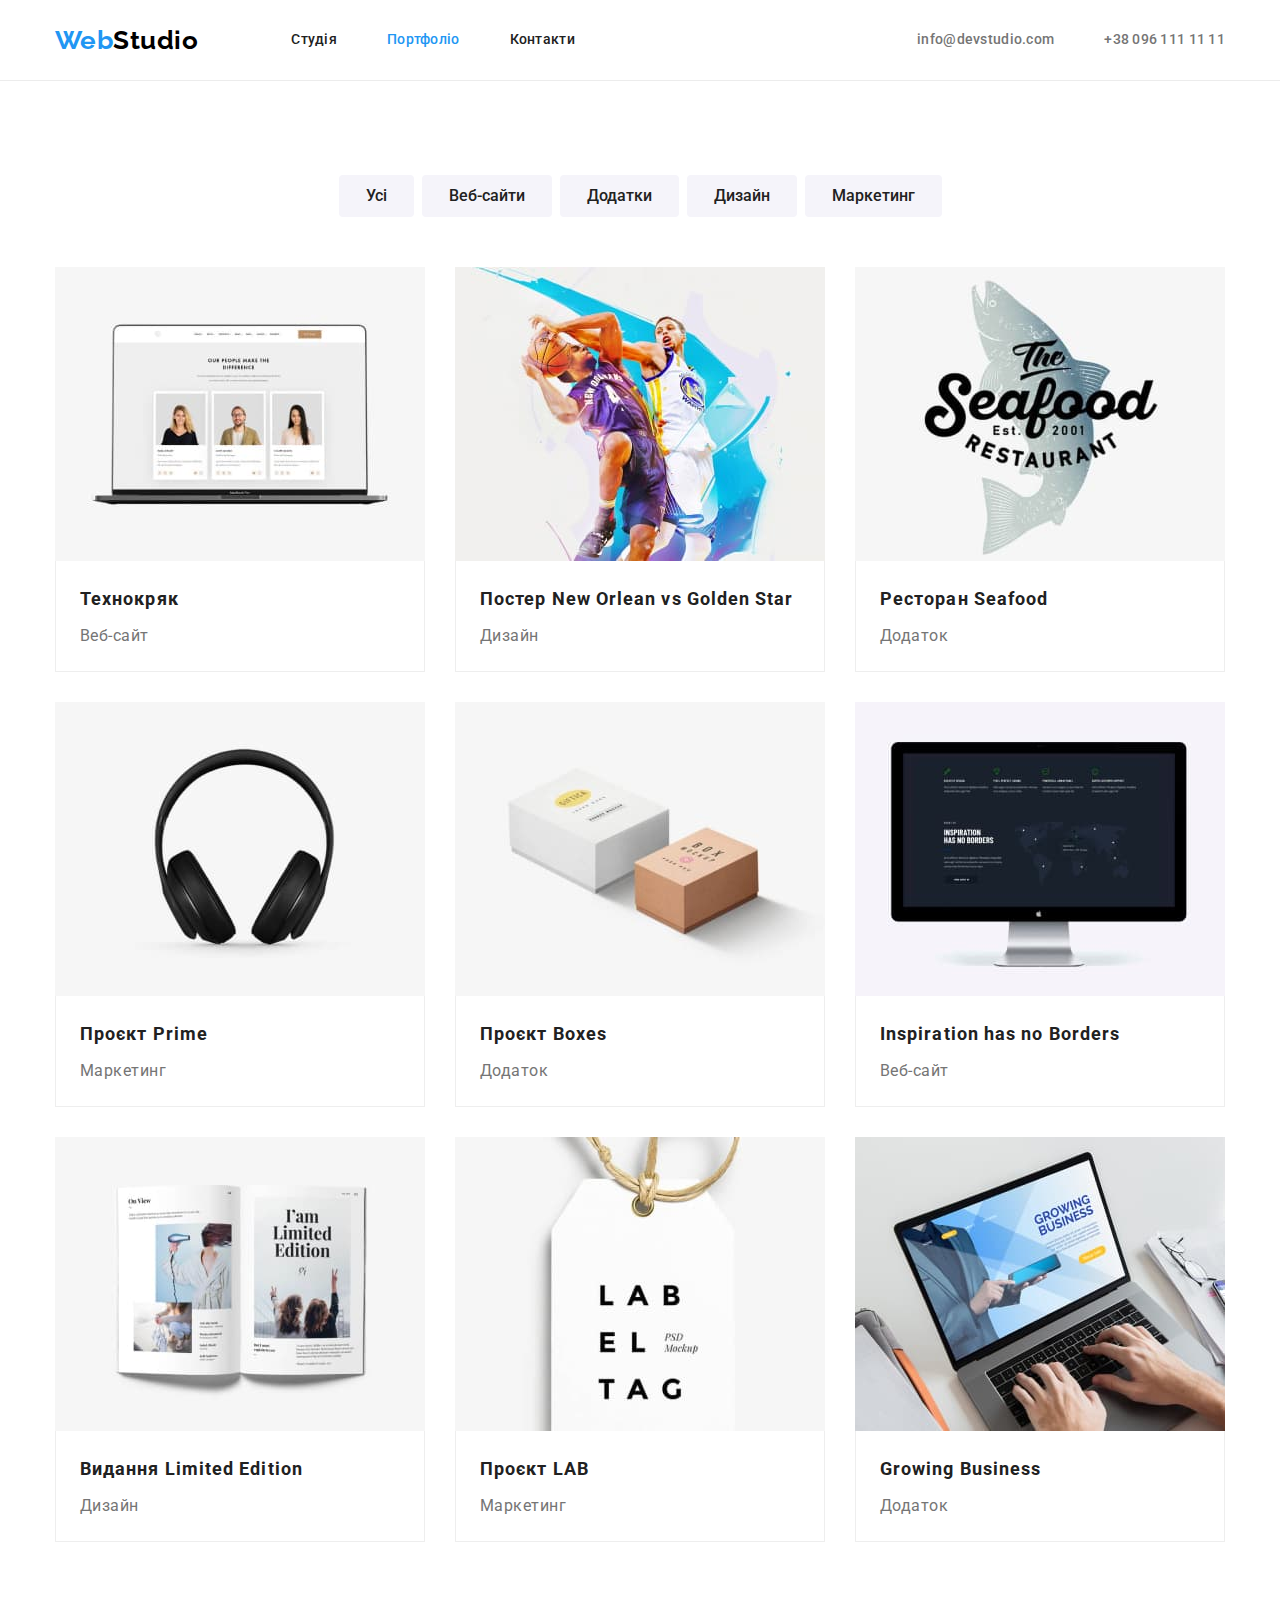
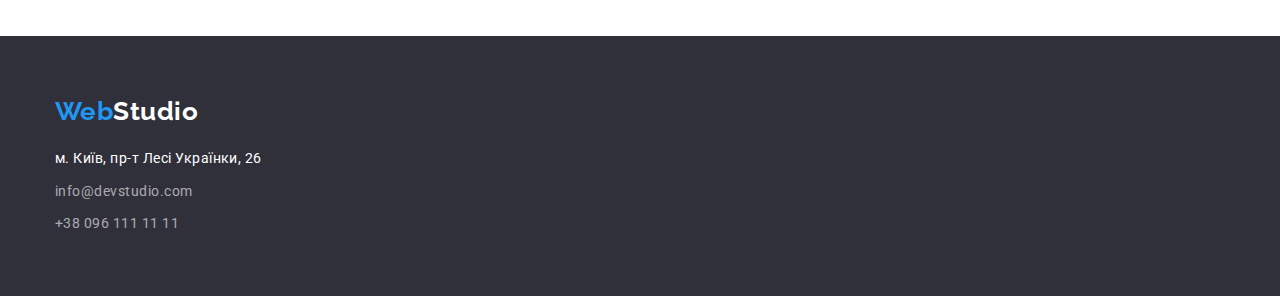
==== portfolio.html @ 9007aa8a "добавляет стартовую разметку" ====
<!DOCTYPE html>
<html lang="uk">
  <head>
    <meta charset="UTF-8" />
    <meta http-equiv="X-UA-Compatible" content="IE=edge" />
    <meta name="viewport" content="width=device-width, initial-scale=1.0" />
    <title>WebStudio</title>

    <link
      href="https://fonts.googleapis.com/css2?family=Raleway:wght@700&family=Roboto:wght@400;500;700;900&display=swap"
      rel="stylesheet"
    />
    <link
      rel="stylesheet"
      href="https://cdnjs.cloudflare.com/ajax/libs/modern-normalize/1.1.0/modern-normalize.min.css"
    />
    <link rel="stylesheet" href="./css/styles.css" />
  </head>
  <body>
    <!-- Header -->
    <header class="header">
      <div class="container mein">
        <a class="logo" lang="en" href="./index.html">Web<span class="logo-accent">Studio</span></a>
        <nav class="nav">
          <ul class="list site-nav">
            <li class="navigation">
              <a class="link" href="./index.html">Студія</a>
            </li>

            <li class="navigation">
              <a class="link current" href="./portfolio.html">Портфоліо</a>
            </li>

            <li class="navigation">
              <a class="link" href="#">Контакти</a>
            </li>
          </ul>
        </nav>
        <ul class="list communication">
          <li class="navigation">
            <a class="link" href="mailto:info@devstudio.com">info@devstudio.com</a>
          </li>

          <li class="navigation">
            <a class="link" href="tel:+380961111111">+38 096 111 11 11</a>
          </li>
        </ul>
      </div>
    </header>

    <main>
      <!-- portflio -->
      <section class="section portfolio">
        <div class="container">
          <h1 class="title-portfolio visually-hidden">Портфоліо</h1>
          <ul class="list push-portfolio">
            <li class="push"><button class="button" type="button">Усі</button></li>
            <li class="push"><button class="button" type="button">Веб-сайти</button></li>
            <li class="push"><button class="button" type="button">Додатки</button></li>
            <li class="push"><button class="button" type="button">Дизайн</button></li>
            <li class="push"><button class="button" type="button">Маркетинг</button></li>
          </ul>

          <ul class="list card-portfolio">
            <li class="list-card">
              <a class="list card link-card" href=""
                ><img class="card-image" src="./images/techno.jpg" alt="Технокряк" width="370" />
                <div class="box-card">
                  <h2 class="portfolio-title">Технокряк</h2>
                  <p class="portfolio-text">Веб-сайт</p>
                </div>
              </a>
            </li>

            <li class="list-card">
              <a class="list card link-card" href=""
                ><img
                  class="card-image"
                  src="./images/poster.jpg"
                  alt="Постер New Orlean vs Golden Star"
                  width="370"
                />
                <div class="box-card">
                  <h2 class="portfolio-title">
                    Постер <span lang="en">New Orlean vs Golden Star</span>
                  </h2>
                  <p class="portfolio-text">Дизайн</p>
                </div>
              </a>
            </li>
            <li class="list-card">
              <a class="list card link-card" href="#"
                ><img
                  class="card-image"
                  src="./images/restourant.jpg"
                  alt="Ресторан Seafood"
                  width="370"
                />
                <div class="box-card">
                  <h2 class="portfolio-title">Ресторан <span lang="en">Seafood</span></h2>
                  <p class="portfolio-text">Додаток</p>
                </div>
              </a>
            </li>
            <li class="list-card">
              <a class="list card link-card" href="#"
                ><img class="card-image" src="./images/prime.jpg" alt="Проєкт Prime" width="370" />
                <div class="box-card">
                  <h2 class="portfolio-title">Проєкт <span lang="en">Prime</span></h2>
                  <p class="portfolio-text">Маркетинг</p>
                </div>
              </a>
            </li>
            <li class="list-card">
              <a class="list card link-card" href="#"
                ><img class="card-image" src="./images/boxes.jpg" alt="Проєкт Boxe" width="370" />
                <div class="box-card">
                  <h2 class="portfolio-title">Проєкт <span lang="en">Boxes</span></h2>
                  <p class="portfolio-text">Додаток</p>
                </div>
              </a>
            </li>
            <li class="list-card">
              <a class="list card link-card" href="#"
                ><img
                  class="card-image"
                  src="./images/inspiration.jpg"
                  alt="Inspiration has no Borders"
                  width="370"
                />
                <div class="box-card">
                  <h2 class="portfolio-title">
                    <span lang="en">Inspiration has no Borders</span>
                  </h2>
                  <p class="portfolio-text">Веб-сайт</p>
                </div>
              </a>
            </li>
            <li class="list-card">
              <a class="list card link-card" href="#"
                ><img
                  class="card-image"
                  src="./images/magazin.jpg"
                  alt="Видання Limited Edition"
                  width="370"
                />
                <div class="box-card">
                  <h2 class="portfolio-title">Видання <span lang="en">Limited Edition</span></h2>
                  <p class="portfolio-text">Дизайн</p>
                </div>
              </a>
            </li>
            <li class="list-card">
              <a class="list card link-card" href="#"
                ><img class="card-image" src="./images/lab.jpg" alt="Проєкт LAB" width="370" />
                <div class="box-card">
                  <h2 class="portfolio-title">Проєкт <span lang="en">LAB</span></h2>
                  <p class="portfolio-text">Маркетинг</p>
                </div>
              </a>
            </li>
            <li class="list-card">
              <a class="list card link-card" href="#">
                <img
                  class="card-image"
                  src="./images/busines.jpg"
                  alt="Growing Business"
                  width="370"
                />
                <div class="box-card">
                  <h2 class="portfolio-title">Growing <span lang="en">Business</span></h2>
                  <p class="portfolio-text">Додаток</p>
                </div>
              </a>
            </li>
          </ul>
        </div>
      </section>
    </main>

    <!-- Footer -->
    <footer class="footer">
      <div class="container">
        <a class="logo" href="./index.html">Web<span class="logo-accent">Studio</span></a>
        <address class="address">
          <ul class="list">
            <li>
              <a
                class="link city"
                target="_blank"
                rel="nooperer noreferrer"
                href="https://goo.gl/maps/vEVmrGVyhdTzg6GEA"
                >м. Київ, пр-т Лесі Українки, 26</a
              >
            </li>

            <li class="li-footer">
              <a class="link link-footer" href="mailto:info@devstudio.com">info@devstudio.com</a>
            </li>

            <li class="li-footer">
              <a class="link link-footer" href="tel:+380961111111">+38 096 111 11 11</a>
            </li>
          </ul>
        </address>
      </div>
    </footer>
  </body>
</html>
---- css/styles.css ----
/* основной цвет текста  #212121
вторичный цвет текста #757575
цвет акцента #2196F3
белый текст #FFFFFF
белый цвет с прозрачностью rgba(255, 255, 255, 0.6)
основной цвет фона #F5F5F5
вторичный цвет фона #F5F4FA
акцентный цвет фона #2F303A
цвет кнопки #F5F4FA
акцентный цвет кнопки #2196F3
цвет ховера кнопки #188CE8 */

:root{
    --primary-text-color: #212121;
    --secondary-text-color: #757575;
    --accent-text-color: #2196F3;
    --white-text-color: #FFFFFF;
    --black-text-color: #000000;
    --white-text-rgba: rgba(255, 255, 255, 0.6);
    --primary-bg-color: #F5F5F5;
    --secondary-bg-color: #F5F4FA;
    --white-bg-color: #FFFFFF;
    --accent-bg-color: #2F303A;
    --button-bg-color: #F5F4FA;
    --button-accent: #2196F3;
    --button-hover: #188CE8;
}


body{
    color: var(--primary-text-color);
    background-color: var(--white-bg-color);
    font-family: 'Roboto', sans-serif;
    letter-spacing: 0.03em;
}


h1,h2,h3,h4,h5,h6,p,ul{
    margin: 0;
    padding: 0;
}

.container{
    width: 1200px;
    margin-left: auto;
    margin-right: auto;
    padding-left: 15px;
    padding-right: 15px;
}

.section {
    padding-top: 94px;
    padding-bottom: 94px;
}

.list,
.link {
    text-decoration: none;
    list-style: none;
}

.visually-hidden {
    position: absolute;
    width: 1px;
    height: 1px;
    margin: -1px;
    border: 0;
    padding: 0;

    white-space: nowrap;
    clip-path: inset(100%);
    clip: rect(0 0 0 0);
    overflow: hidden;
}


/* header */

.header{
    border-bottom: 1px solid #ECECEC; ;
   
}

.logo{
    color: var(--accent-text-color);
    text-decoration: none;
    font-family: 'Raleway',sans-serif;
    font-weight: 700;
    font-size: 26px;
    line-height: 1.19;

}

.logo-accent{
    color: var(--black-text-color);
}

.nav .link{
    color: var(--primary-text-color);
}

.list .link:hover,
.list .link:focus {
    color: var(--accent-text-color);
}

.nav .link.current {
    color: var(--accent-text-color);
}

.communication .link {
    color: var(--secondary-text-color);

}

.site-nav .link,
.communication .link {
    padding-top: 32px;
    padding-bottom: 32px;
    
    font-weight: 500;
    font-size: 14px;
    line-height: 1.14;
    letter-spacing: 0.02em;
}

.site-nav{
    display: flex;
   
}
.nav{
margin-left: 93px;
}


.navigation .link{
    display: block;
    
}

.site-nav .navigation + .navigation{
    margin-left: 50px;
}

.communication{
    display: flex;
    margin-left: auto;
}

.communication .navigation+.navigation {
    margin-left: 50px;
}

.mein{
display: flex;
align-items: center;
}


/* hero */

.hero{
    background-color: var(--accent-bg-color);
    text-align: center;
    padding-top: 200px;
    padding-bottom: 200px;
}

.hero-title{
    color: var(--white-text-color);
    font-weight: 900;
    font-size: 44px;
    line-height: 1.36;
    text-align: center;
    letter-spacing: 0.06em;
    text-transform: uppercase;
    max-width: 693px;
    margin: 0 auto;

}

.hero .button{
    color: var(--white-text-color);
    background-color: var(--button-accent);
    cursor: pointer;
    font-weight: 700;
    font-size: 16px;
    line-height: 1.88;
    letter-spacing: 0.06em;
    font-family: inherit;

    box-shadow: 0px 4px 4px rgba(0, 0, 0, 0.15);
    border-radius: 4px;
    border-color: transparent;

    padding: 10px 32px;
    margin-top: 30px;
   
}
.hero .button:hover,
.hero .button:focus{
    background-color: var(--button-hover);
}

/* Наші особливості */



.title {
    font-weight: 700;
    font-size: 14px;
    line-height: 1.14;

    text-transform: uppercase;
    align-items: center; 

}

.text {
    color: var(--secondary-text-color);
    font-size: 14px;
    line-height: 1.7;
  
    margin-top: 10px;
  
}

.feature-list {
    display: flex;
    flex-wrap: wrap;
 
}

.section-list {
    flex-basis: calc((100% - 90px) / 4);
    margin-right: 30px;
}

.section-list:nth-child(4n) {
    margin-right: 0;
}

 .feature{
    padding-bottom: 47px;
}


/* Чим ми займаємося */

.work-title,
.team-title{
    font-weight: 700;
    font-size: 36px;
    line-height: 1.16;
    text-align: center; 
}


.work-list{
    display: flex;
    flex-wrap: wrap;
    margin-top: 50px;
    gap: 30px;

}

.work{
    padding-top: 47px;
}


/* Наша команда */

.team{
    background-color: var(--secondary-bg-color);
}

.subtitlt{
    font-weight: 500;
}

.desc{
    color: var(--secondary-text-color);
    margin-top: 10px;
    text-align: center;
}

.subtitlt,
.desc{
    font-size: 16px;
    line-height: 1.19;
    text-align: center;
}

.team-list{
    display: flex;
    flex-wrap: wrap;
    margin-top: 50px;
    gap: 30px;
}
.team-picture{
  
    flex-direction: column;
    background-color: var(--white-bg-color);
    box-shadow: 0px 1px 3px rgba(0, 0, 0, 0.12), 0px 1px 1px rgba(0, 0, 0, 0.14), 0px 2px 1px rgba(0, 0, 0, 0.2);
    border-radius: 0px 0px 4px 4px;

}


.box{
    padding-top: 30px;
    padding-bottom: 30px;
}

.card-image{
    display: block;
    max-width: 100%;
}


/* Footer */

.footer{
    background-color: var(--accent-bg-color);
    padding-top: 60px;
    padding-bottom: 60px;
}

.footer .logo-accent {
    color: var(--white-text-color);
}

.address .city,
.footer .link-footer
{
    color: var(--white-text-color);
    font-style: normal;
    font-size: 14px;
    line-height: 1.7;
}

.address{
margin-top: 20px;
}

.address .link{
    display: block;
}

.li-footer{
    margin-top: 9px;
}

.footer .link-footer {
    color: var(--white-text-rgba);

}

.link-footer:hover,
.link-footer:focus{
    color: var(--accent-text-color);
}


 /* portflio */

 .portfolio .button {
    background-color: var(--secondary-bg-color);
    color: var(--primary-text-color);
    cursor: pointer;
    font-weight: 500;
    font-size: 16px;
    line-height: 1.6;
    font-family: inherit;
    border-color: transparent;
    padding: 6px 25px;
    border-radius: 4px;
 
}

  .portfolio .button:hover,
  .portfolio .button:focus{
    background-color: var(--button-accent);
    color: var(--white-text-color);
    box-shadow: 0px 3px 1px rgba(0, 0, 0, 0.1), 0px 1px 2px rgba(0, 0, 0, 0.08), 0px 2px 2px rgba(0, 0, 0, 0.12);
}

.portfolio-title{
    color: var(--primary-text-color);
    font-weight: 700;
    font-size: 18px;
    line-height: 2;
    letter-spacing: 0.06em;
  
}

.portfolio-text {
    color: var(--secondary-text-color);
    font-size: 16px;
    line-height: 1.88;
    margin-top: 4px;
   
}

.push-portfolio{
    display: flex;
    justify-content: center;
    gap: 8px;
        
}

.push-portfolio{
    margin-bottom: 50px;
}

.card-portfolio{
    display: flex;
    flex-wrap: wrap;
    gap: 30px;
   
}


.box-card{
    padding: 20px 24px ;
    border-left: 1px solid #EEEEEE;
    border-right: 1px solid #EEEEEE;
    border-bottom: 1px solid #EEEEEE;
        
}
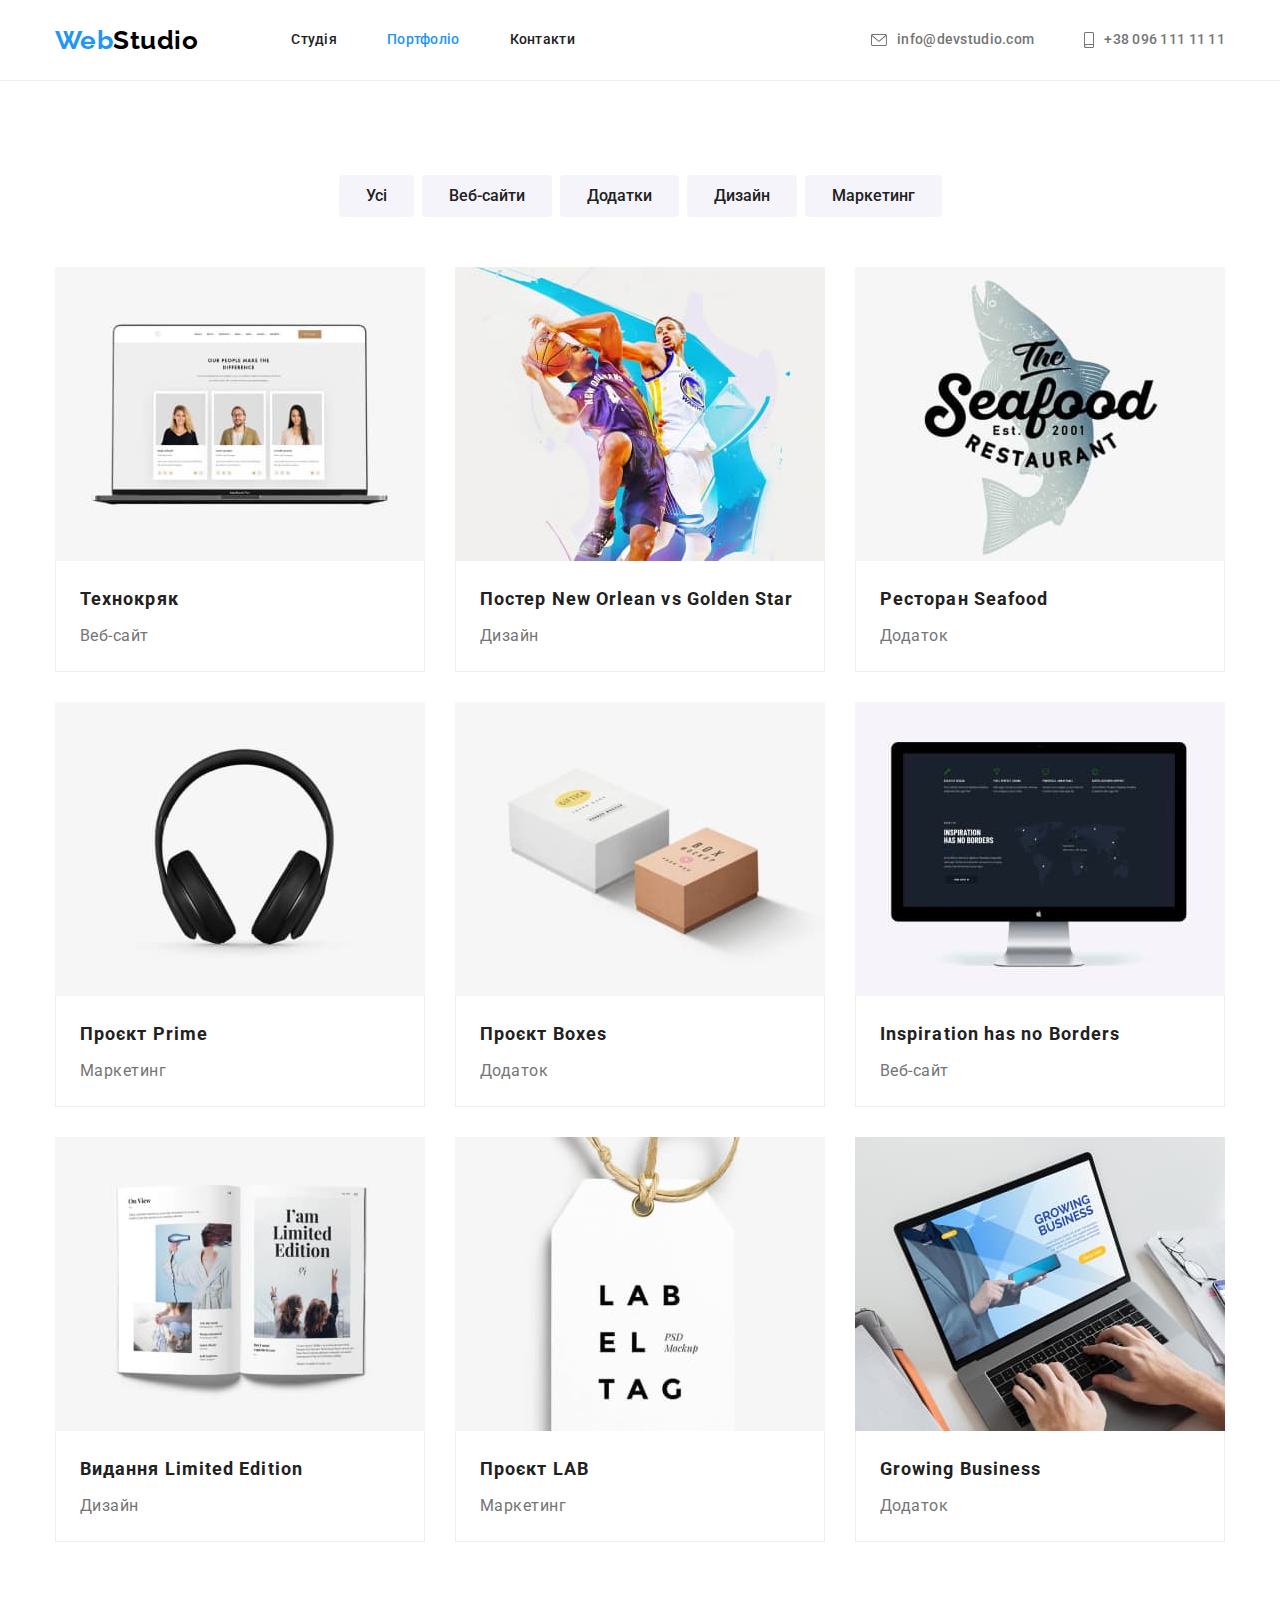
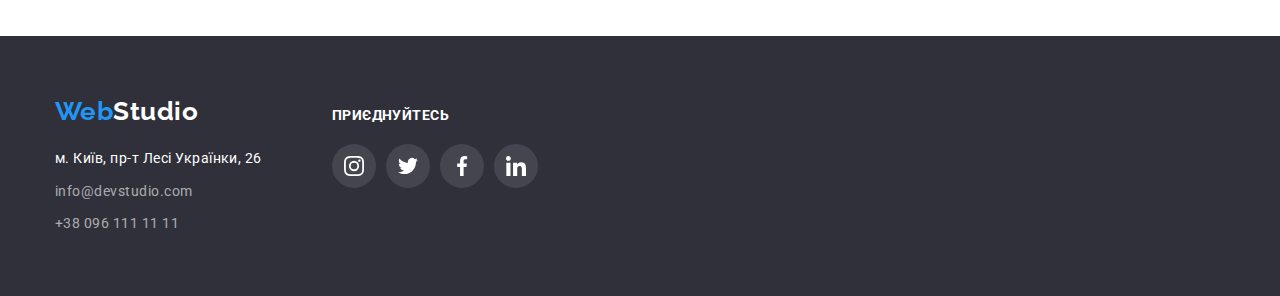
==== commit 1eeecc35: "добавляет разметку" ====
--- a/portfolio.html
+++ b/portfolio.html
@@ -38,11 +38,19 @@
         </nav>
         <ul class="list communication">
           <li class="navigation">
-            <a class="link" href="mailto:info@devstudio.com">info@devstudio.com</a>
+            <a class="link icon-mail" href="mailto:info@devstudio.com"
+              ><svg class="nav-image" width="16" height="12">
+                <use href="./images/sprite.svg#envelope"></use></svg
+              >info@devstudio.com</a
+            >
           </li>
 
           <li class="navigation">
-            <a class="link" href="tel:+380961111111">+38 096 111 11 11</a>
+            <a class="link icon-phone" href="tel:+380961111111"
+              ><svg class="nav-image" width="10" height="16">
+                <use href="./images/sprite.svg#smartphone"></use></svg
+              >+38 096 111 11 11</a
+            >
           </li>
         </ul>
       </div>
@@ -63,7 +71,7 @@
 
           <ul class="list card-portfolio">
             <li class="list-card">
-              <a class="list card link-card" href=""
+              <a class="list card link-card" href="#"
                 ><img class="card-image" src="./images/techno.jpg" alt="Технокряк" width="370" />
                 <div class="box-card">
                   <h2 class="portfolio-title">Технокряк</h2>
@@ -73,7 +81,7 @@
             </li>
 
             <li class="list-card">
-              <a class="list card link-card" href=""
+              <a class="list card link-card" href="#"
                 ><img
                   class="card-image"
                   src="./images/poster.jpg"
@@ -181,28 +189,64 @@
     <!-- Footer -->
     <footer class="footer">
       <div class="container">
-        <a class="logo" href="./index.html">Web<span class="logo-accent">Studio</span></a>
-        <address class="address">
-          <ul class="list">
-            <li>
-              <a
-                class="link city"
-                target="_blank"
-                rel="nooperer noreferrer"
-                href="https://goo.gl/maps/vEVmrGVyhdTzg6GEA"
-                >м. Київ, пр-т Лесі Українки, 26</a
-              >
-            </li>
-
-            <li class="li-footer">
-              <a class="link link-footer" href="mailto:info@devstudio.com">info@devstudio.com</a>
-            </li>
-
-            <li class="li-footer">
-              <a class="link link-footer" href="tel:+380961111111">+38 096 111 11 11</a>
-            </li>
-          </ul>
-        </address>
+        <div>
+          <a class="logo" href="./index.html">Web<span class="logo-accent">Studio</span></a>
+          <address class="address">
+            <ul class="list">
+              <li>
+                <a
+                  class="link city"
+                  target="_blank"
+                  rel="nooperer noreferrer"
+                  href="https://goo.gl/maps/vEVmrGVyhdTzg6GEA"
+                  >м. Київ, пр-т Лесі Українки, 26</a
+                >
+              </li>
+
+              <li class="li-footer">
+                <a class="link link-footer" href="mailto:info@devstudio.com">info@devstudio.com</a>
+              </li>
+
+              <li class="li-footer">
+                <a class="link link-footer" href="tel:+380961111111">+38 096 111 11 11</a>
+              </li>
+            </ul>
+          </address>
+        </div>
+
+        <div class="footer-box">
+          <p class="join">приєднуйтесь</p>
+          <ul class="list social-footer">
+            <li>
+              <a class="link link-social-footer" href="#">
+                <svg class="icon-footer" width="20" height="20">
+                  <use href="./images/sprite.svg#instagram"></use>
+                </svg>
+              </a>
+            </li>
+            <li>
+              <a class="link link-social-footer" href="#">
+                <svg class="icon-footer" width="20" height="20">
+                  <use href="./images/sprite.svg#twitter"></use>
+                </svg>
+              </a>
+            </li>
+            <li>
+              <a class="link link-social-footer" href="#">
+                <svg class="icon-footer" width="20" height="20">
+                  <use href="./images/sprite.svg#facebook"></use>
+                </svg>
+              </a>
+            </li>
+            <li>
+              <a class="link link-social-footer" href="#">
+                <svg class="icon-footer" width="20" height="20">
+                  <use href="./images/sprite.svg#linkedin"></use>
+                </svg>
+              </a>
+            </li>
+          </ul>
+        </div>
       </div>
     </footer>
   </body>
--- a/css/styles.css
+++ b/css/styles.css
@@ -24,6 +24,9 @@
     --button-bg-color: #F5F4FA;
     --button-accent: #2196F3;
     --button-hover: #188CE8;
+    --grey-color-icon: #AFB1B8;
+    --white-color-icon: #FFFFFF;
+    --hover-color-icon: #2196F3;
 }
 
 
@@ -32,6 +35,7 @@
     background-color: var(--white-bg-color);
     font-family: 'Roboto', sans-serif;
     letter-spacing: 0.03em;
+  
 }
 
 
@@ -88,6 +92,7 @@
     font-weight: 700;
     font-size: 26px;
     line-height: 1.19;
+    display: inline-block;
 
 }
 
@@ -112,6 +117,14 @@
     color: var(--secondary-text-color);
 
 }
+.icon-mail{
+    color: var(--grey-color-icon);
+}
+
+.nav-image{
+    fill: currentColor;
+}
+
 
 .site-nav .link,
 .communication .link {
@@ -129,12 +142,13 @@
    
 }
 .nav{
-margin-left: 93px;
+    margin-left: 93px;
 }
 
 
 .navigation .link{
-    display: block;
+    display: flex;
+    align-items: center;
     
 }
 
@@ -145,6 +159,7 @@
 .communication{
     display: flex;
     margin-left: auto;
+    align-items: center;
 }
 
 .communication .navigation+.navigation {
@@ -152,8 +167,12 @@
 }
 
 .mein{
-display: flex;
-align-items: center;
+    display: flex;
+    align-items: center;
+}
+
+.nav-image{
+    margin-right: 10px;  
 }
 
 
@@ -178,6 +197,16 @@
     margin: 0 auto;
 
 }
+.overlay{
+    height: 600px;
+    max-width: 1600px;
+    margin-left: auto;
+    margin-right: auto;
+    background-image: linear-gradient(to right, rgba(47, 48, 58, 0.4), rgba(47, 48, 58, 0.4)), url(../images/overlay.jpg);
+    background-repeat: no-repeat;
+    background-position: center;
+    background-size: cover;
+}
 
 .hero .button{
     color: var(--white-text-color);
@@ -197,13 +226,13 @@
     margin-top: 30px;
    
 }
+
 .hero .button:hover,
 .hero .button:focus{
     background-color: var(--button-hover);
 }
 
 /* Наші особливості */
-
 
 
 .title {
@@ -213,34 +242,35 @@
 
     text-transform: uppercase;
     align-items: center; 
-
 }
 
 .text {
     color: var(--secondary-text-color);
     font-size: 14px;
     line-height: 1.7;
-  
+
     margin-top: 10px;
-  
+    display: block;
 }
 
 .feature-list {
     display: flex;
-    flex-wrap: wrap;
- 
-}
-
-.section-list {
-    flex-basis: calc((100% - 90px) / 4);
-    margin-right: 30px;
-}
-
-.section-list:nth-child(4n) {
-    margin-right: 0;
-}
-
- .feature{
+    gap: 30px;
+}
+
+.feature-icon{
+    display: flex;
+    justify-content: center;
+    align-items: center;
+    width: 270px;
+    height: 120px;
+    background: #F5F4FA;
+    border-radius: 4px;
+    margin-bottom: 30px ;        
+}
+
+
+.feature{
     padding-bottom: 47px;
 }
 
@@ -248,7 +278,8 @@
 /* Чим ми займаємося */
 
 .work-title,
-.team-title{
+.team-title,
+.client-title{
     font-weight: 700;
     font-size: 36px;
     line-height: 1.16;
@@ -304,7 +335,6 @@
     background-color: var(--white-bg-color);
     box-shadow: 0px 1px 3px rgba(0, 0, 0, 0.12), 0px 1px 1px rgba(0, 0, 0, 0.14), 0px 2px 1px rgba(0, 0, 0, 0.2);
     border-radius: 0px 0px 4px 4px;
-
 }
 
 
@@ -317,6 +347,70 @@
     display: block;
     max-width: 100%;
 }
+
+.social-box{
+    display: flex;
+    justify-content: center;
+    align-items: center;
+    gap: 10px;
+    margin-top: 16px;
+}
+
+
+.social-link{
+    display: flex;
+    justify-content: center;
+    align-items: center;
+
+    width: 44px;
+    height: 44px;
+    border-radius: 50%;
+
+    fill: var(--grey-color-icon);
+
+}
+
+
+.social-link:hover,
+.social-link:focus {
+    fill: var(--white-color-icon);
+    background-color: var(--accent-text-color);
+}
+
+
+/* Постійні клієнти */
+
+
+.client-list {
+    display: flex;
+    flex-wrap: wrap;
+    margin-top: 50px;
+    gap: 30px;
+ 
+}
+
+.icon-client{
+    display: flex;
+    width: 170px;
+    height: 92px;
+    justify-content: center;
+    align-items: center;
+    border: 1px solid #AFB1B8;
+    border-radius: 4px;
+    color: var(--grey-color-icon);
+}
+
+.icon-client:hover,
+.icon-client:focus{
+    border: 1px solid #2196F3;
+    border-radius: 4px;
+}
+
+
+.client-icon{
+    fill: currentColor;
+}
+
 
 
 /* Footer */
@@ -341,7 +435,8 @@
 }
 
 .address{
-margin-top: 20px;
+    margin-top: 20px;
+    margin-right: 70px;
 }
 
 .address .link{
@@ -354,12 +449,63 @@
 
 .footer .link-footer {
     color: var(--white-text-rgba);
-
 }
 
 .link-footer:hover,
 .link-footer:focus{
     color: var(--accent-text-color);
+}
+
+
+.social-footer {
+    display: flex;
+    justify-content: center;
+    align-items: center;
+    fill: var(--grey-color-icon);
+}
+
+.join{
+    font-weight: 700;
+    font-size: 14px;
+    line-height: 1.14;
+    letter-spacing: 0.03em;
+    text-transform: uppercase;
+    color: var(--white-text-color);
+    margin-bottom: 20px;
+}
+
+.footer .container{
+    display: flex;
+    align-items: baseline;  
+}
+
+.footer-box{
+    display: flex;
+    flex-wrap: wrap;
+    width: 206px;
+}
+
+.link-social-footer{
+    display: flex;
+    width: 44px;
+    height: 44px;
+
+    justify-content: center;
+    align-items: center;
+    border-radius: 50%;
+    background: rgba(255, 255, 255, 0.1);
+    fill: var(--white-color-icon);
+   
+}
+
+.link-social-footer:hover,
+.link-social-footer:focus{
+    background-color: var(--hover-color-icon);
+    
+}
+
+.social-footer{
+gap: 10px;
 }
 
 
@@ -376,7 +522,6 @@
     border-color: transparent;
     padding: 6px 25px;
     border-radius: 4px;
- 
 }
 
   .portfolio .button:hover,
@@ -384,6 +529,7 @@
     background-color: var(--button-accent);
     color: var(--white-text-color);
     box-shadow: 0px 3px 1px rgba(0, 0, 0, 0.1), 0px 1px 2px rgba(0, 0, 0, 0.08), 0px 2px 2px rgba(0, 0, 0, 0.12);
+
 }
 
 .portfolio-title{
@@ -392,22 +538,19 @@
     font-size: 18px;
     line-height: 2;
     letter-spacing: 0.06em;
-  
 }
 
 .portfolio-text {
     color: var(--secondary-text-color);
     font-size: 16px;
     line-height: 1.88;
-    margin-top: 4px;
-   
+    margin-top: 4px;  
 }
 
 .push-portfolio{
     display: flex;
     justify-content: center;
-    gap: 8px;
-        
+    gap: 8px;        
 }
 
 .push-portfolio{
@@ -418,19 +561,23 @@
     display: flex;
     flex-wrap: wrap;
     gap: 30px;
-   
-}
-
+}
 
 .box-card{
     padding: 20px 24px ;
     border-left: 1px solid #EEEEEE;
     border-right: 1px solid #EEEEEE;
-    border-bottom: 1px solid #EEEEEE;
-        
-}
-
-
-
-
-
+    border-bottom: 1px solid #EEEEEE;    
+}
+
+.list-card:hover {
+box-shadow: 0px 1px 1px rgba(0, 0, 0, 0.12),
+        0px 4px 4px rgba(0, 0, 0, 0.06),
+        1px 4px 6px rgba(0, 0, 0, 0.16);
+}
+
+
+
+
+
+
